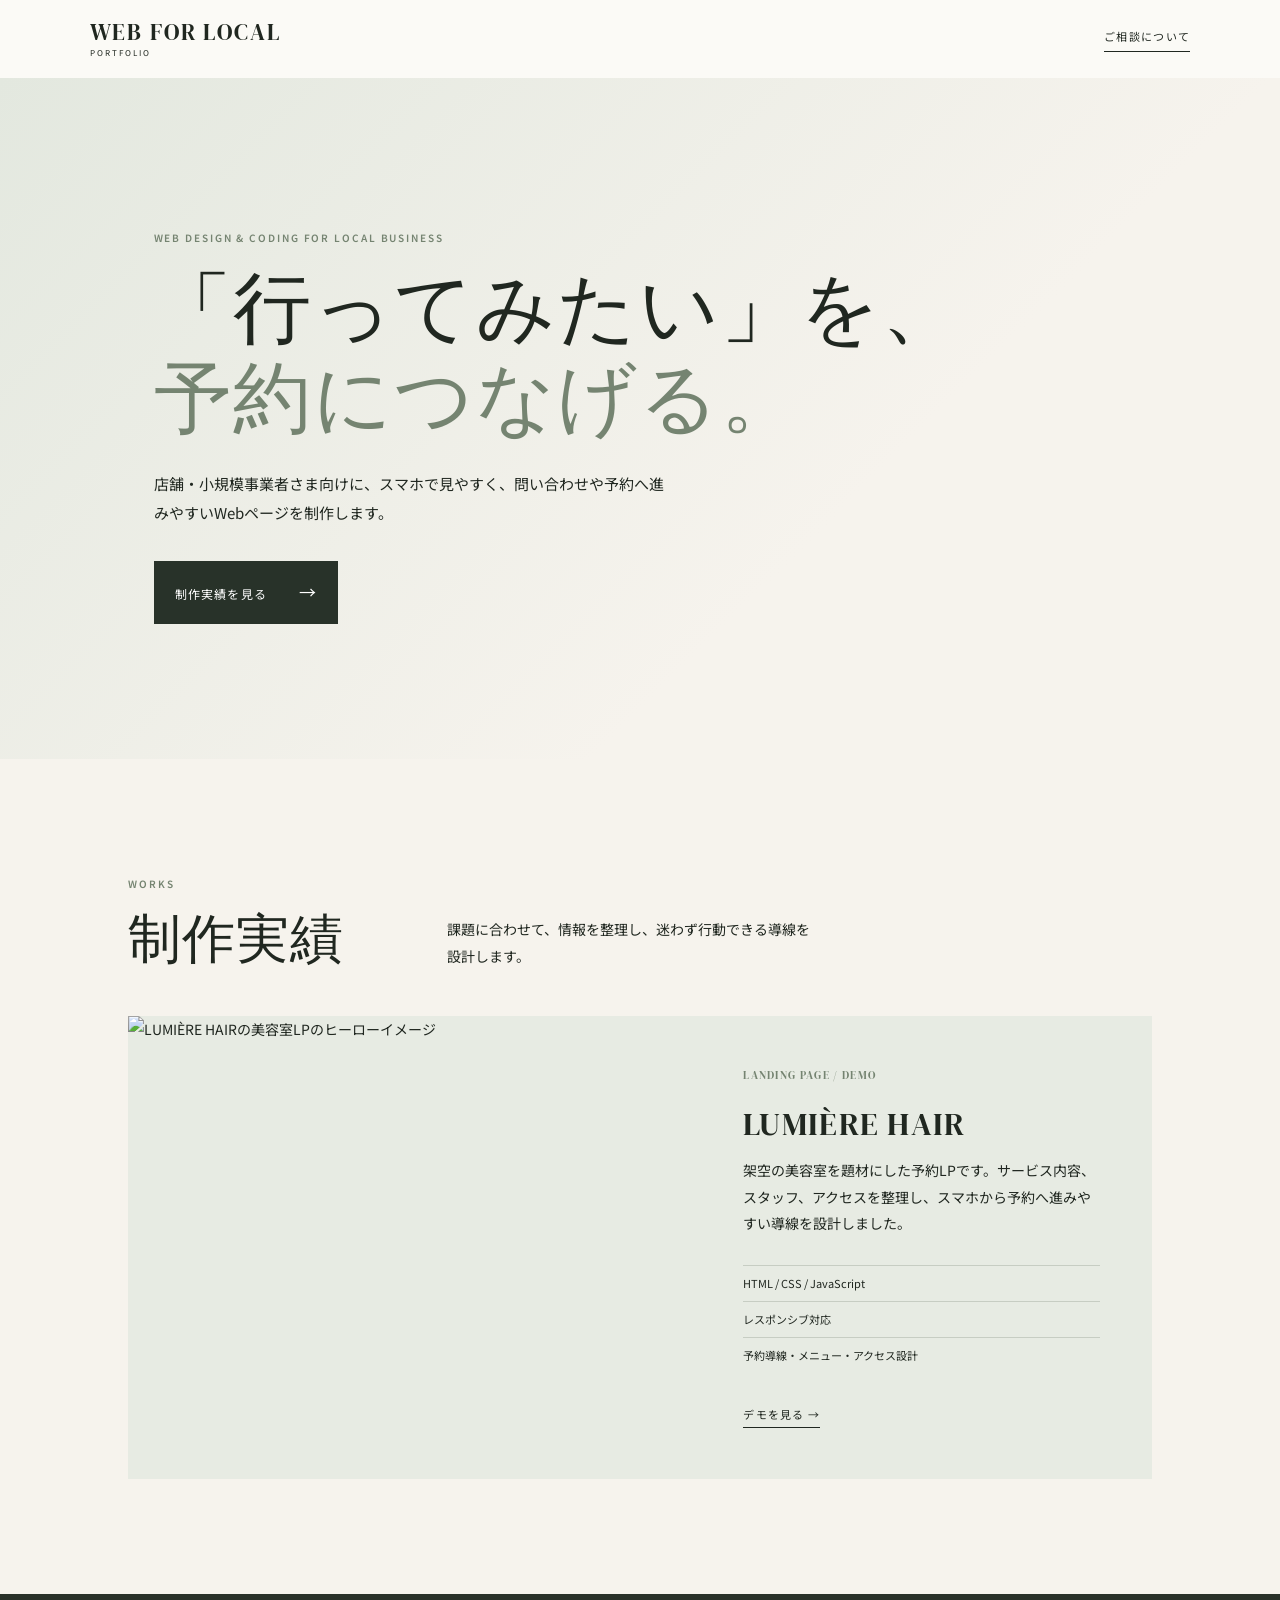
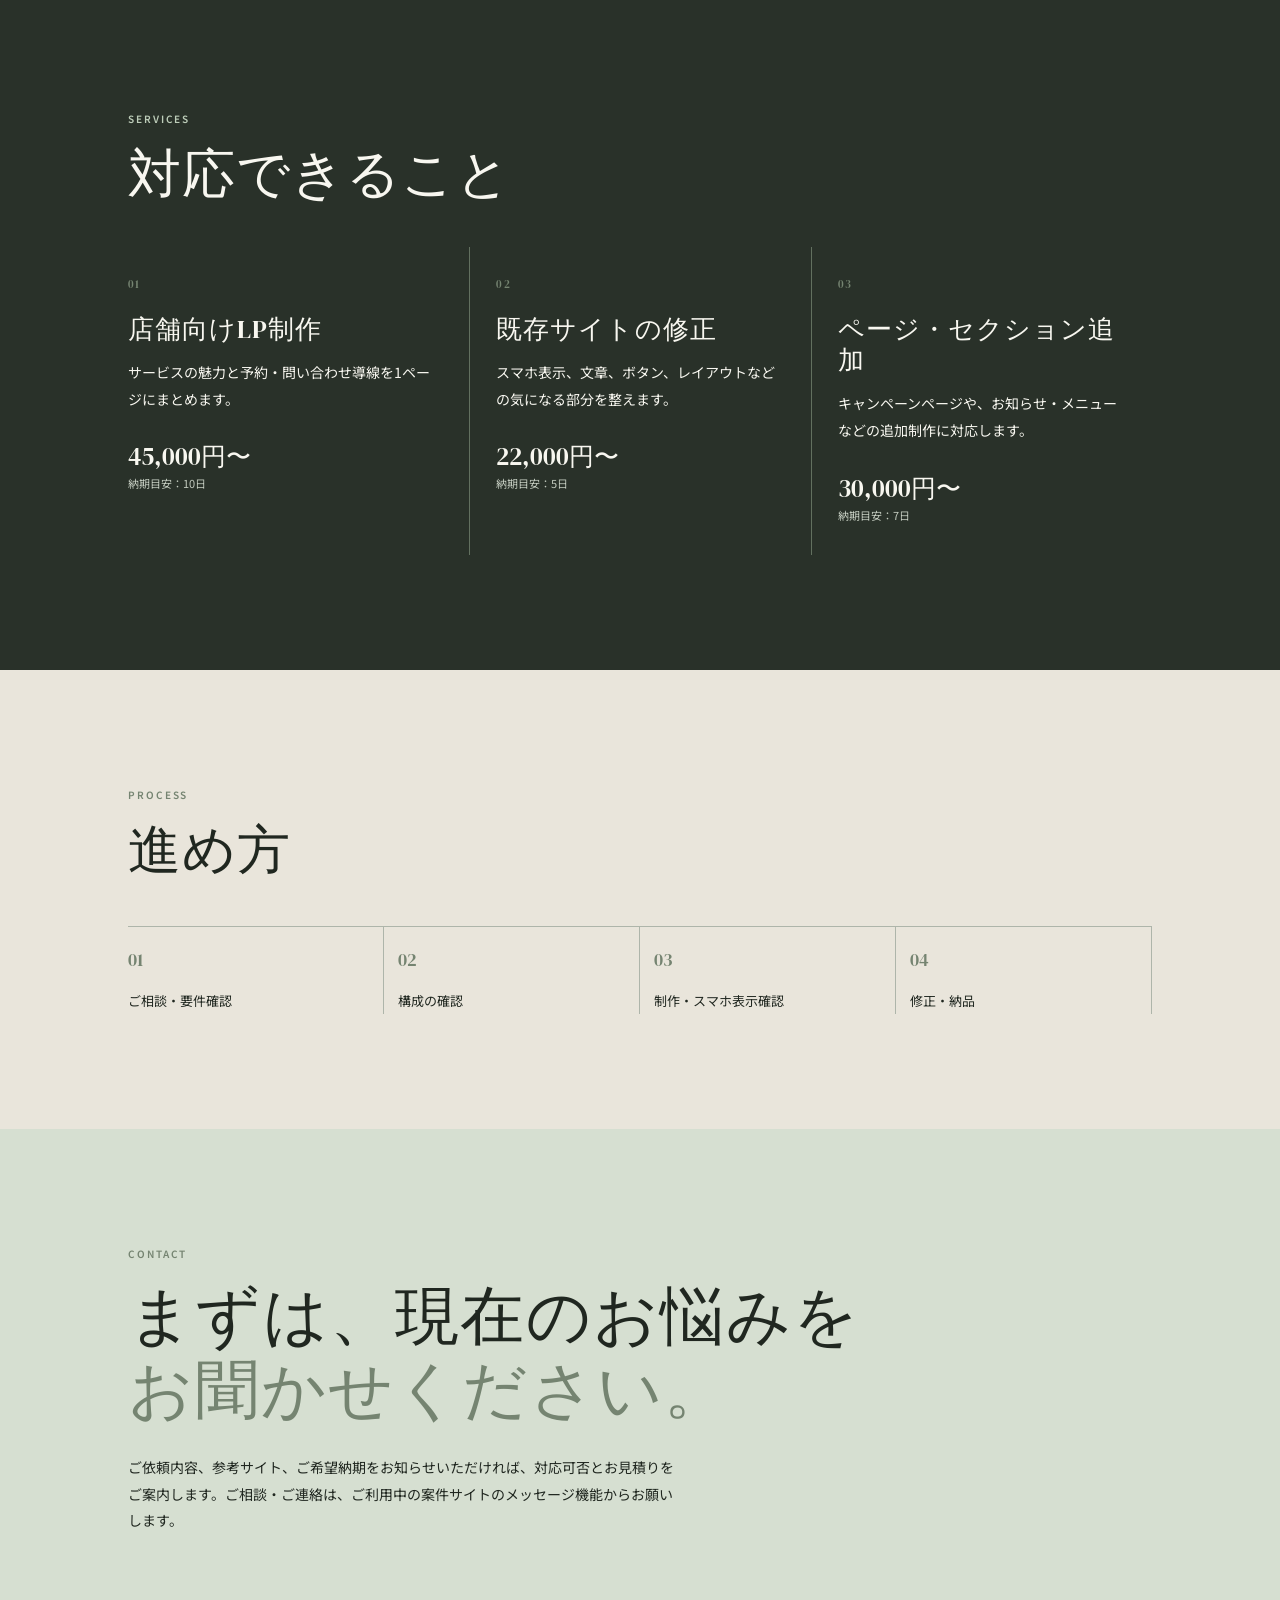
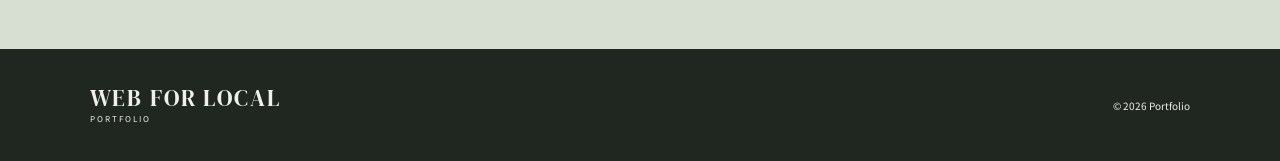
==== index.html @ f724b9a1 "Publish portfolio site" ====
<!doctype html>
<html lang="ja">
  <head>
    <meta charset="UTF-8" />
    <meta name="viewport" content="width=device-width, initial-scale=1.0" />
    <meta name="description" content="店舗向けLP・Webサイト修正を行うWeb制作者のポートフォリオです。" />
    <title>店舗向けWeb制作 | Portfolio</title>
    <link rel="preconnect" href="https://fonts.googleapis.com" />
    <link rel="preconnect" href="https://fonts.gstatic.com" crossorigin />
    <link href="https://fonts.googleapis.com/css2?family=DM+Serif+Display&amp;family=Noto+Sans+JP:wght@400;500;600&amp;display=swap" rel="stylesheet" />
    <link rel="stylesheet" href="style.css" />
  </head>
  <body>
    <header class="header"><a href="#top" class="brand">WEB FOR LOCAL<span>PORTFOLIO</span></a><a class="header-link" href="#contact">ご相談について</a></header>
    <main id="top">
      <section class="hero">
        <p class="eyebrow">WEB DESIGN &amp; CODING FOR LOCAL BUSINESS</p>
        <h1>「行ってみたい」を、<br /><em>予約につなげる。</em></h1>
        <p class="lead">店舗・小規模事業者さま向けに、スマホで見やすく、問い合わせや予約へ進みやすいWebページを制作します。</p>
        <a class="button" href="#works">制作実績を見る <span>→</span></a>
      </section>

      <section class="section" id="works">
        <p class="eyebrow">WORKS</p>
        <div class="section-title"><h2>制作実績</h2><p>課題に合わせて、情報を整理し、迷わず行動できる導線を設計します。</p></div>
        <article class="work-card">
          <img src="../design/assets/salon-hero.png" alt="LUMIÈRE HAIRの美容室LPのヒーローイメージ" />
          <div class="work-copy"><p class="work-type">LANDING PAGE / DEMO</p><h3>LUMIÈRE HAIR</h3><p>架空の美容室を題材にした予約LPです。サービス内容、スタッフ、アクセスを整理し、スマホから予約へ進みやすい導線を設計しました。</p><ul><li>HTML / CSS / JavaScript</li><li>レスポンシブ対応</li><li>予約導線・メニュー・アクセス設計</li></ul><a href="../site/index.html" class="text-link">デモを見る <span>→</span></a></div>
        </article>
      </section>

      <section class="services section">
        <p class="eyebrow">SERVICES</p><h2>対応できること</h2>
        <div class="service-grid">
          <article><p class="number">01</p><h3>店舗向けLP制作</h3><p>サービスの魅力と予約・問い合わせ導線を1ページにまとめます。</p><strong>45,000円〜</strong><span>納期目安：10日</span></article>
          <article><p class="number">02</p><h3>既存サイトの修正</h3><p>スマホ表示、文章、ボタン、レイアウトなどの気になる部分を整えます。</p><strong>22,000円〜</strong><span>納期目安：5日</span></article>
          <article><p class="number">03</p><h3>ページ・セクション追加</h3><p>キャンペーンページや、お知らせ・メニューなどの追加制作に対応します。</p><strong>30,000円〜</strong><span>納期目安：7日</span></article>
        </div>
      </section>

      <section class="process section"><p class="eyebrow">PROCESS</p><h2>進め方</h2><ol><li><span>01</span>ご相談・要件確認</li><li><span>02</span>構成の確認</li><li><span>03</span>制作・スマホ表示確認</li><li><span>04</span>修正・納品</li></ol></section>

      <section class="contact section" id="contact"><p class="eyebrow">CONTACT</p><h2>まずは、現在のお悩みを<br /><em>お聞かせください。</em></h2><p>ご依頼内容、参考サイト、ご希望納期をお知らせいただければ、対応可否とお見積りをご案内します。ご相談・ご連絡は、ご利用中の案件サイトのメッセージ機能からお願いします。</p></section>
    </main>
    <footer><a href="#top" class="brand">WEB FOR LOCAL<span>PORTFOLIO</span></a><p>© 2026 Portfolio</p></footer>
  </body>
</html>
---- style.css ----
:root{--ink:#202720;--paper:#f6f3ed;--sage:#758471;--line:#d7d5cd;--serif:"DM Serif Display",serif;--sans:"Noto Sans JP",sans-serif}*{box-sizing:border-box}html{scroll-behavior:smooth}body{margin:0;color:var(--ink);background:var(--paper);font-family:var(--sans);font-size:14px;line-height:1.9}.header{height:78px;padding:0 7vw;display:flex;justify-content:space-between;align-items:center;background:#fbfaf6}.brand{font:23px/1 var(--serif);letter-spacing:.08em;color:var(--ink);text-decoration:none}.brand span{display:block;margin-top:5px;font:8px/1 var(--sans);letter-spacing:.25em}.header-link,.text-link{color:var(--ink);font-size:11px;letter-spacing:.12em;text-decoration:none;border-bottom:1px solid currentColor;padding-bottom:5px}.hero{padding:150px 12vw 135px;background:linear-gradient(135deg,#e3e8df,#f6f3ed 65%)}.eyebrow{margin:0 0 16px;color:var(--sage);font-size:10px;font-weight:600;letter-spacing:.19em}.hero h1,.section h2{margin:0;font:clamp(44px,6.2vw,78px)/1.15 var(--serif);font-weight:400;letter-spacing:.02em}.hero h1 em,.contact h2 em{color:var(--sage);font-style:normal}.lead{max-width:510px;margin:28px 0 34px;font-size:15px}.button{display:inline-block;background:#283229;color:#fff;padding:15px 21px;text-decoration:none;font-size:12px;letter-spacing:.1em}.button span{margin-left:28px;font-size:17px}.section{padding:115px 10vw}.section-title{display:flex;gap:8vw;align-items:end;margin-bottom:46px}.section-title h2{font-size:53px}.section-title p{max-width:370px;margin:0}.work-card{display:grid;grid-template-columns:1.1fr .9fr;background:#e7ebe3}.work-card img{display:block;width:100%;height:100%;min-height:420px;object-fit:cover}.work-copy{padding:52px}.work-type,.number{margin:0;color:var(--sage);font:11px var(--serif);letter-spacing:.12em}.work-copy h3,.service-grid h3{margin:22px 0 13px;font:32px/1.2 var(--serif);letter-spacing:.04em}.work-copy ul{padding:0;list-style:none;margin:28px 0}.work-copy li{border-top:1px solid #c7cdc3;padding:7px 0;font-size:11px}.services{background:#293129;color:#f8f7f0}.services .eyebrow{color:#bdcdb9}.services h2,.process h2{font-size:53px}.service-grid{display:grid;grid-template-columns:repeat(3,1fr);margin-top:42px}.service-grid article{min-height:285px;padding:30px 26px;border-left:1px solid #62705f}.service-grid article:first-child{padding-left:0;border-left:0}.service-grid h3{font-size:26px}.service-grid strong,.service-grid span{display:block}.service-grid strong{margin-top:27px;font:25px var(--serif)}.service-grid span{font-size:11px;color:#c3cbbf}.process{background:#e9e5db}.process ol{display:grid;grid-template-columns:repeat(4,1fr);margin:45px 0 0;padding:0;list-style:none;border-top:1px solid #aeb5aa}.process li{padding:20px 14px 0;border-right:1px solid #aeb5aa;font-size:13px}.process li:first-child{padding-left:0}.process span{display:block;margin-bottom:17px;color:var(--sage);font:18px var(--serif)}.contact{background:#d6dfd1}.contact h2{font-size:clamp(37px,5vw,65px)}.contact>p:last-child{max-width:550px;margin:28px 0 0}footer{display:flex;justify-content:space-between;align-items:center;padding:38px 7vw;background:#202720;color:#eff0eb}footer .brand{color:#eff0eb}footer p{margin:0;font-size:10px}@media(max-width:700px){.header{height:68px;padding:0 24px}.hero{padding:95px 25px}.hero h1{font-size:47px}.section{padding:75px 25px}.section-title,.work-card{display:block}.section-title h2,.services h2,.process h2{font-size:42px}.section-title p{margin-top:20px}.work-card img{min-height:260px}.work-copy{padding:34px 25px}.service-grid,.process ol{grid-template-columns:1fr}.service-grid article,.service-grid article:first-child{min-height:0;padding:26px 0;border-left:0;border-top:1px solid #62705f}.process li,.process li:first-child{padding:16px 0;border-right:0;border-bottom:1px solid #aeb5aa}.process li span{display:inline-block;margin:0 17px 0 0}.contact h2{font-size:42px}footer{padding:30px 25px;align-items:flex-start;gap:18px;flex-direction:column}}
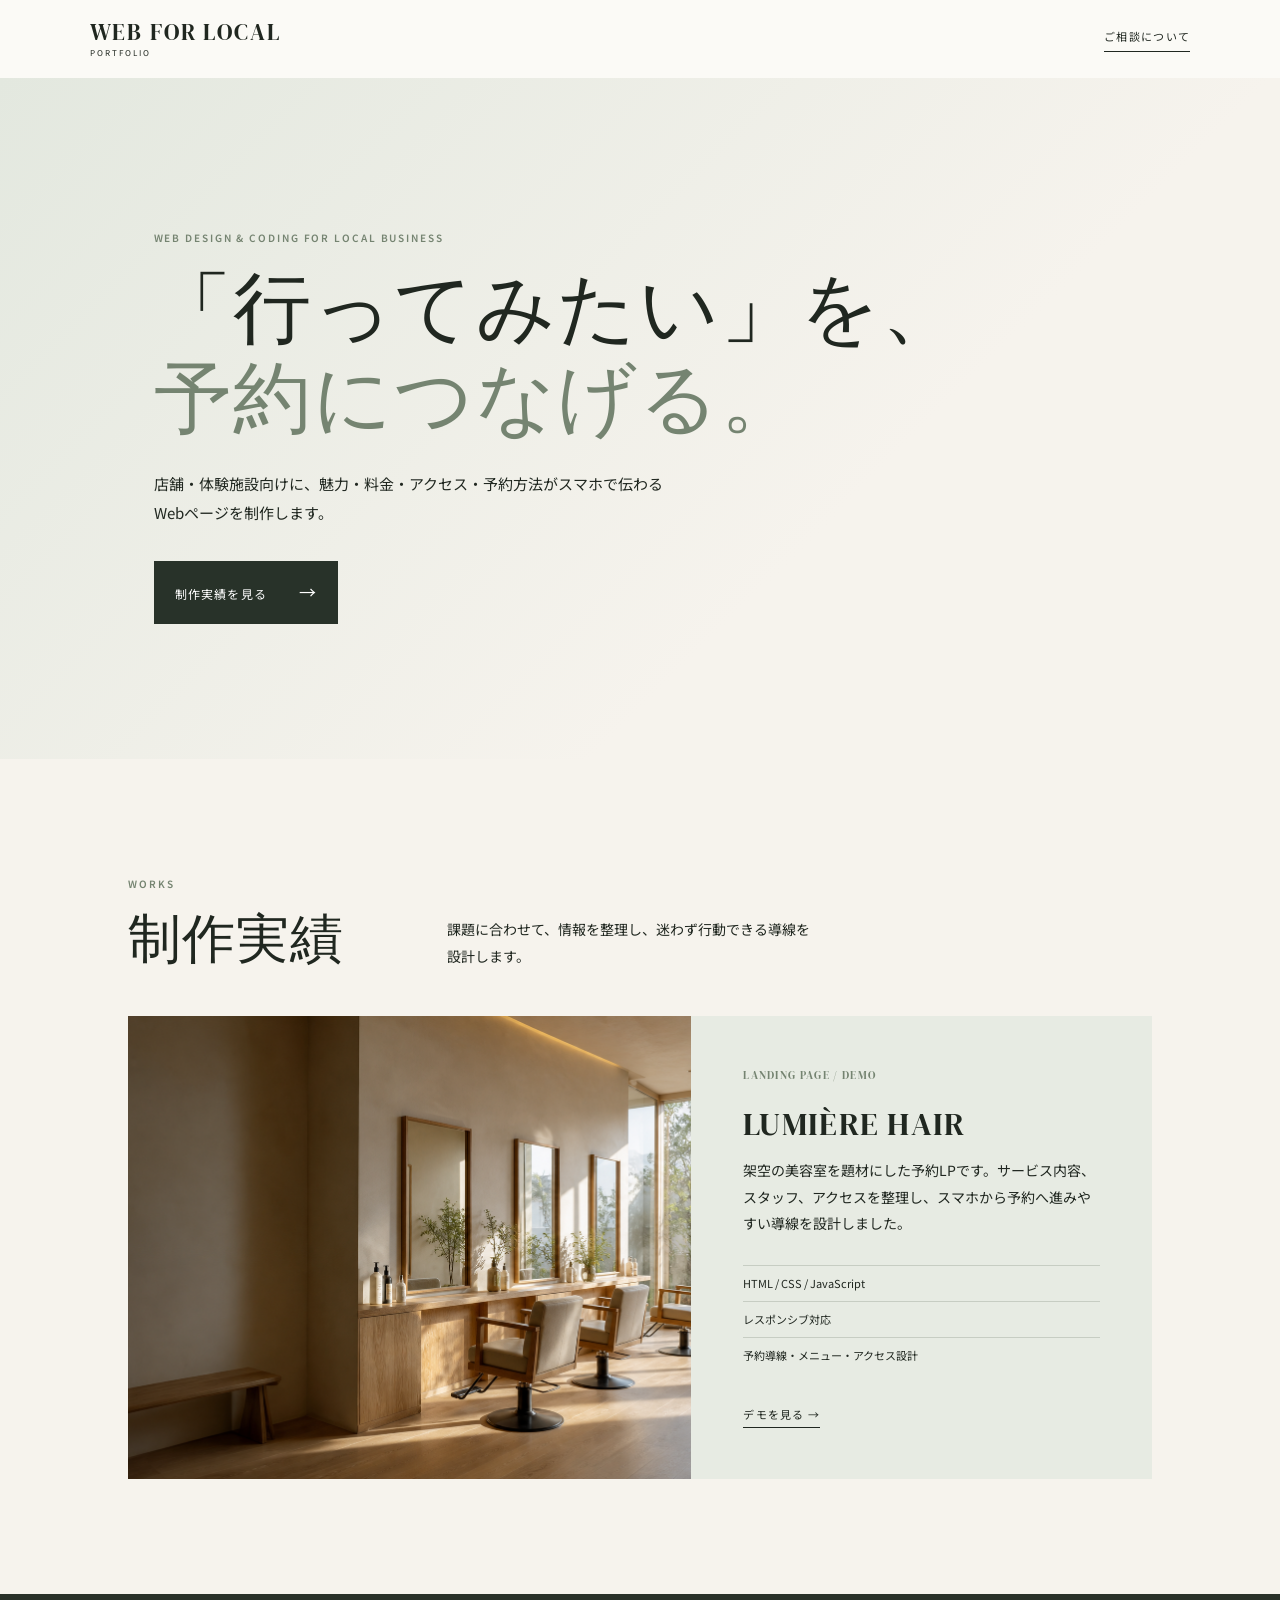
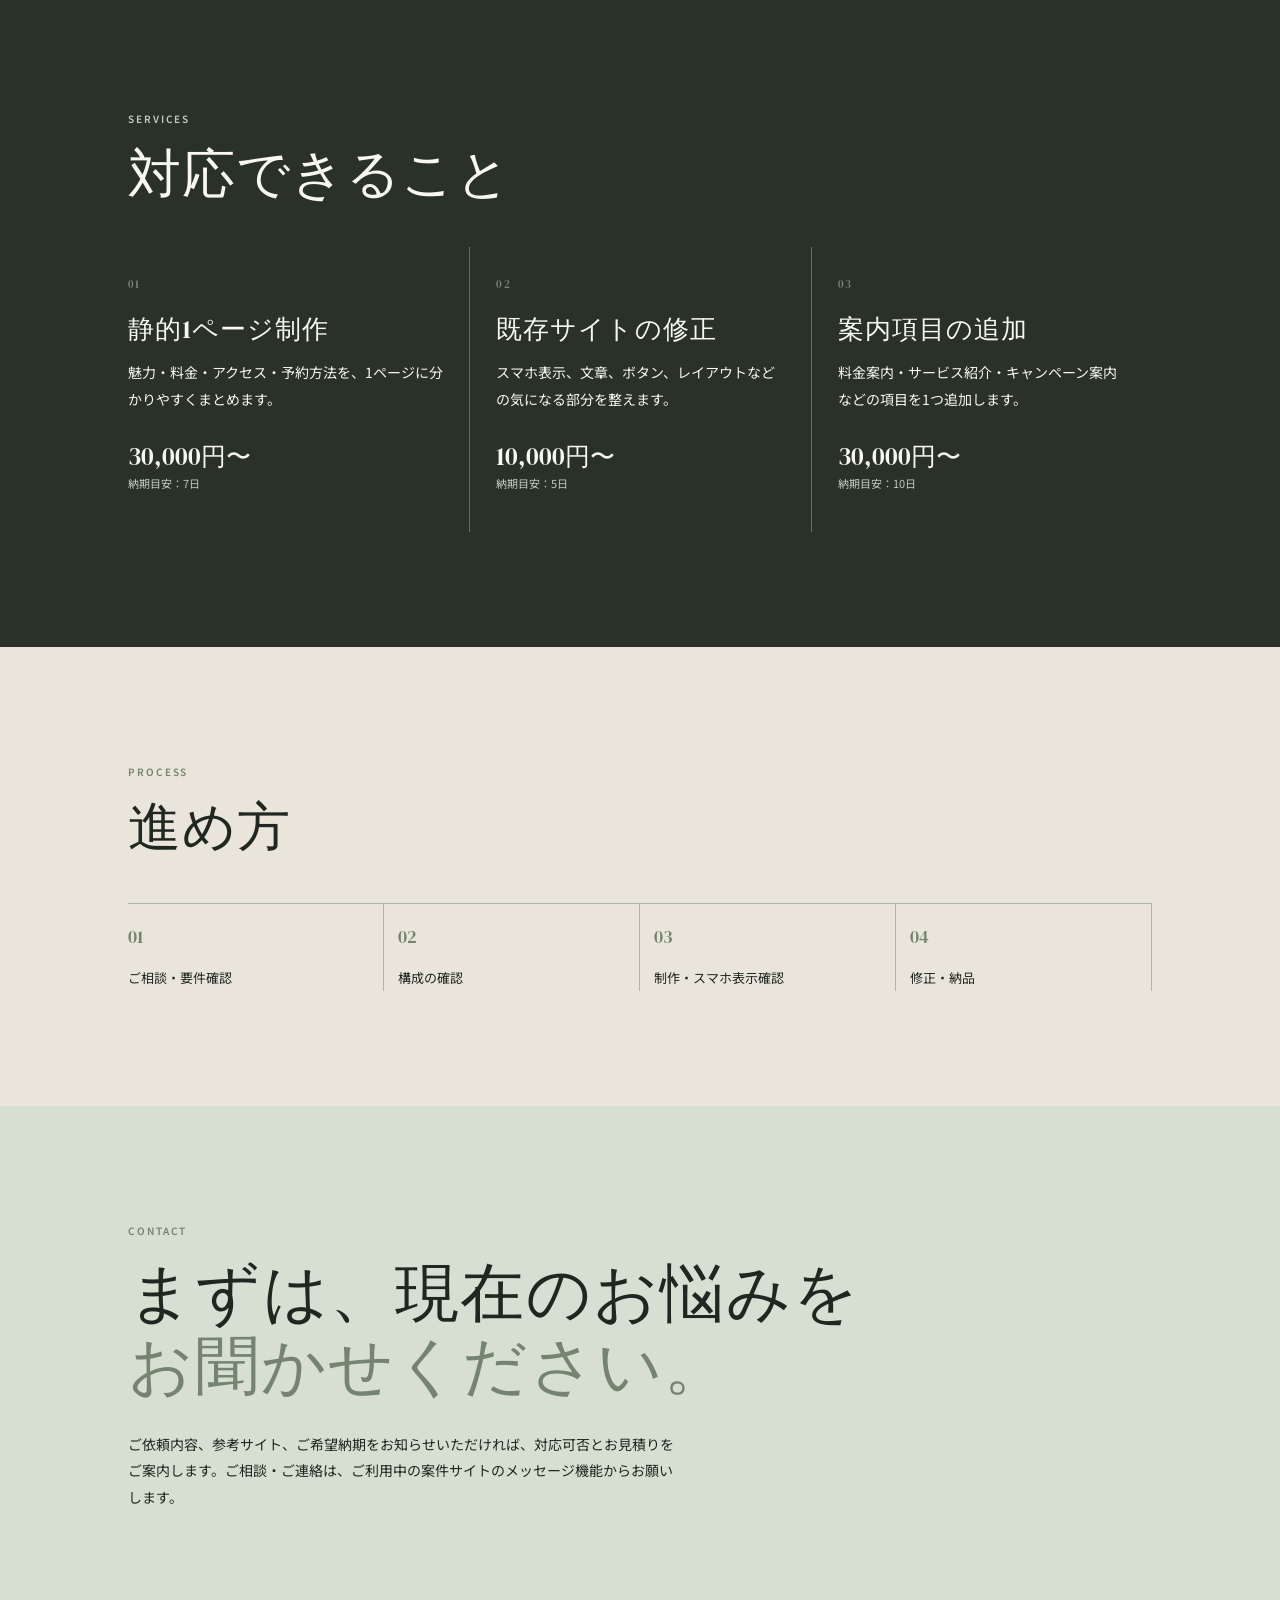
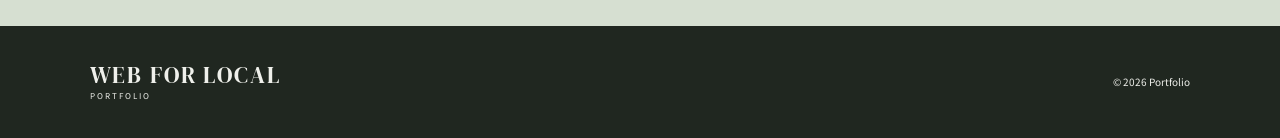
==== commit 975c606e: "Add public demo and align service pricing" ====
--- a/index.html
+++ b/index.html
@@ -3,8 +3,8 @@
   <head>
     <meta charset="UTF-8" />
     <meta name="viewport" content="width=device-width, initial-scale=1.0" />
-    <meta name="description" content="店舗向けLP・Webサイト修正を行うWeb制作者のポートフォリオです。" />
-    <title>店舗向けWeb制作 | Portfolio</title>
+    <meta name="description" content="店舗・体験施設向けの静的1ページ制作とWebサイト修正を行うポートフォリオです。" />
+    <title>店舗・体験施設向けWeb制作 | Portfolio</title>
     <link rel="preconnect" href="https://fonts.googleapis.com" />
     <link rel="preconnect" href="https://fonts.gstatic.com" crossorigin />
     <link href="https://fonts.googleapis.com/css2?family=DM+Serif+Display&amp;family=Noto+Sans+JP:wght@400;500;600&amp;display=swap" rel="stylesheet" />
@@ -16,7 +16,7 @@
       <section class="hero">
         <p class="eyebrow">WEB DESIGN &amp; CODING FOR LOCAL BUSINESS</p>
         <h1>「行ってみたい」を、<br /><em>予約につなげる。</em></h1>
-        <p class="lead">店舗・小規模事業者さま向けに、スマホで見やすく、問い合わせや予約へ進みやすいWebページを制作します。</p>
+        <p class="lead">店舗・体験施設向けに、魅力・料金・アクセス・予約方法がスマホで伝わるWebページを制作します。</p>
         <a class="button" href="#works">制作実績を見る <span>→</span></a>
       </section>
 
@@ -24,17 +24,17 @@
         <p class="eyebrow">WORKS</p>
         <div class="section-title"><h2>制作実績</h2><p>課題に合わせて、情報を整理し、迷わず行動できる導線を設計します。</p></div>
         <article class="work-card">
-          <img src="../design/assets/salon-hero.png" alt="LUMIÈRE HAIRの美容室LPのヒーローイメージ" />
-          <div class="work-copy"><p class="work-type">LANDING PAGE / DEMO</p><h3>LUMIÈRE HAIR</h3><p>架空の美容室を題材にした予約LPです。サービス内容、スタッフ、アクセスを整理し、スマホから予約へ進みやすい導線を設計しました。</p><ul><li>HTML / CSS / JavaScript</li><li>レスポンシブ対応</li><li>予約導線・メニュー・アクセス設計</li></ul><a href="../site/index.html" class="text-link">デモを見る <span>→</span></a></div>
+          <img src="assets/salon-hero.png" alt="LUMIÈRE HAIRの美容室LPのヒーローイメージ" />
+          <div class="work-copy"><p class="work-type">LANDING PAGE / DEMO</p><h3>LUMIÈRE HAIR</h3><p>架空の美容室を題材にした予約LPです。サービス内容、スタッフ、アクセスを整理し、スマホから予約へ進みやすい導線を設計しました。</p><ul><li>HTML / CSS / JavaScript</li><li>レスポンシブ対応</li><li>予約導線・メニュー・アクセス設計</li></ul><a href="demo/" class="text-link">デモを見る <span>→</span></a></div>
         </article>
       </section>
 
       <section class="services section">
         <p class="eyebrow">SERVICES</p><h2>対応できること</h2>
         <div class="service-grid">
-          <article><p class="number">01</p><h3>店舗向けLP制作</h3><p>サービスの魅力と予約・問い合わせ導線を1ページにまとめます。</p><strong>45,000円〜</strong><span>納期目安：10日</span></article>
-          <article><p class="number">02</p><h3>既存サイトの修正</h3><p>スマホ表示、文章、ボタン、レイアウトなどの気になる部分を整えます。</p><strong>22,000円〜</strong><span>納期目安：5日</span></article>
-          <article><p class="number">03</p><h3>ページ・セクション追加</h3><p>キャンペーンページや、お知らせ・メニューなどの追加制作に対応します。</p><strong>30,000円〜</strong><span>納期目安：7日</span></article>
+          <article><p class="number">01</p><h3>静的1ページ制作</h3><p>魅力・料金・アクセス・予約方法を、1ページに分かりやすくまとめます。</p><strong>30,000円〜</strong><span>納期目安：7日</span></article>
+          <article><p class="number">02</p><h3>既存サイトの修正</h3><p>スマホ表示、文章、ボタン、レイアウトなどの気になる部分を整えます。</p><strong>10,000円〜</strong><span>納期目安：5日</span></article>
+          <article><p class="number">03</p><h3>案内項目の追加</h3><p>料金案内・サービス紹介・キャンペーン案内などの項目を1つ追加します。</p><strong>30,000円〜</strong><span>納期目安：10日</span></article>
         </div>
       </section>
 
